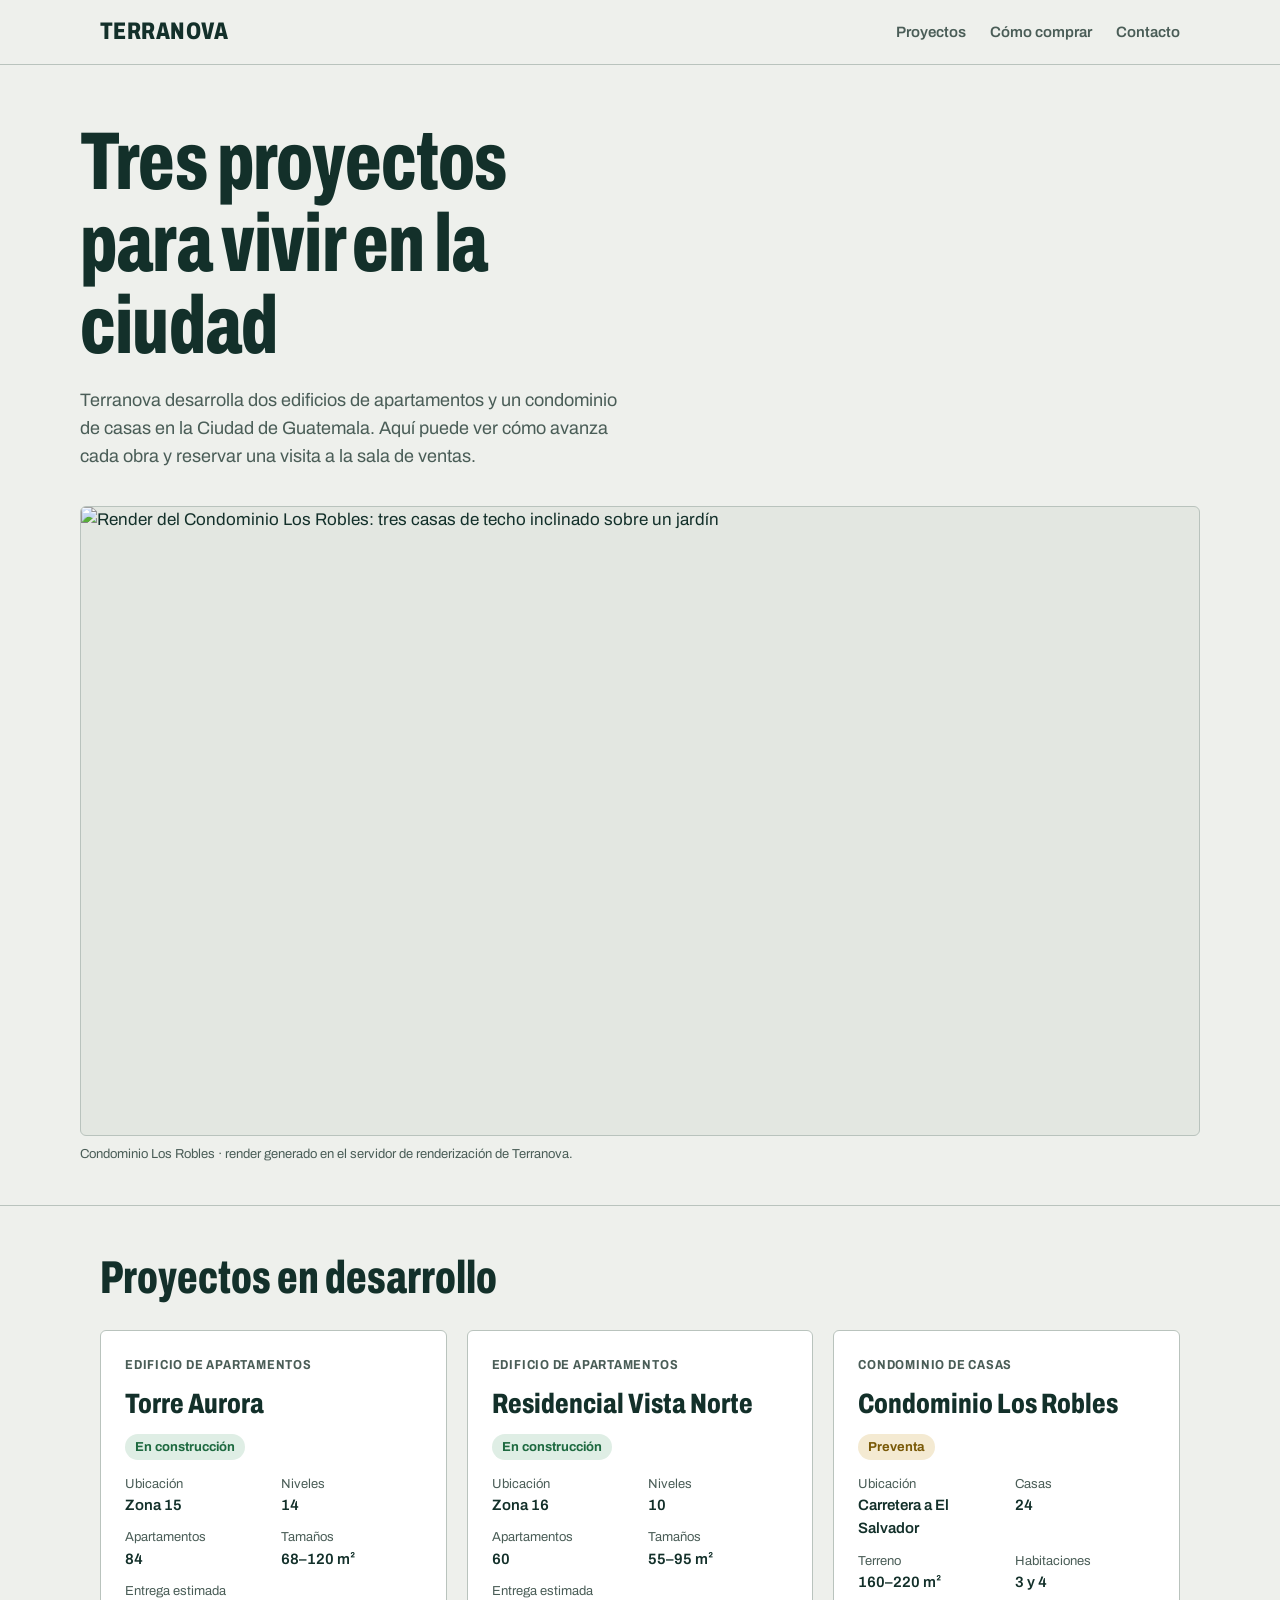
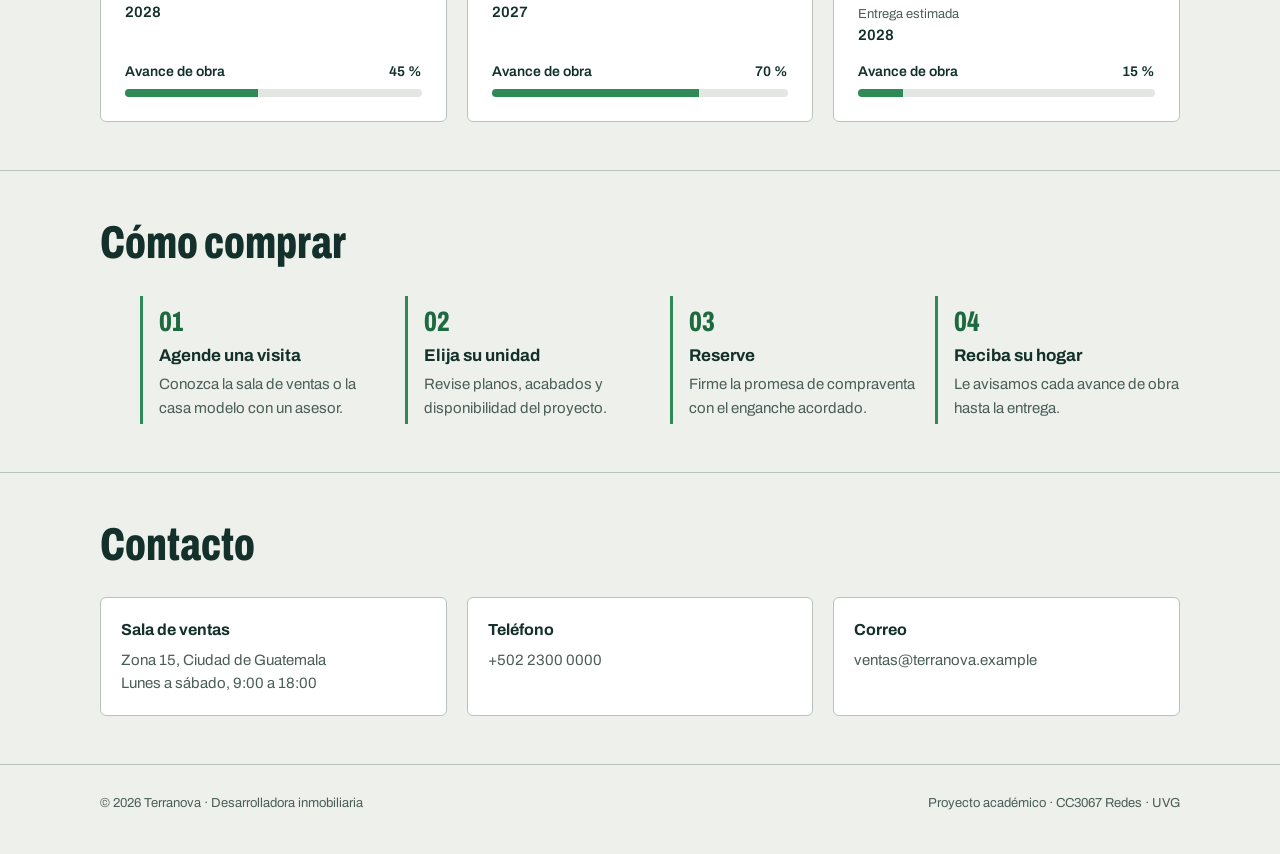
==== fase-4/web/index.html @ db79df82 "Rebuild Phase 3 and implement Phase 4 on new subscription" ====
<!doctype html>
<html lang="es">
<head>
<meta charset="utf-8">
<meta name="viewport" content="width=device-width, initial-scale=1">
<title>Terranova · Desarrolladora inmobiliaria</title>
<meta name="description" content="Terranova desarrolla dos edificios de apartamentos y un condominio de casas en la Ciudad de Guatemala.">
<style>
  @font-face {
    font-family: "Archivo";
    src: url("archivo.woff2") format("woff2");
    font-weight: 100 900;
    font-stretch: 62% 125%;
    font-display: swap;
  }
  :root {
    --papel: #eef0ec;
    --papel-hondo: #e3e7e1;
    --tinta: #13302a;
    --tinta-suave: #4a5d57;
    --linea: #b9c3bd;
    --acento: #2f8a57;
    --acento-texto: #1e6a40;
    --reserva: #b8860f;
  }
  * { box-sizing: border-box; margin: 0; }
  html { scroll-behavior: smooth; }
  body {
    background: var(--papel);
    color: var(--tinta);
    font-family: Archivo, system-ui, sans-serif;
    font-size: 1.0625rem;
    line-height: 1.55;
  }
  a { color: inherit; }
  .marco { max-width: 1120px; margin: 0 auto; padding: 0 20px; }

  header {
    border-bottom: 1px solid var(--linea);
    position: sticky; top: 0; background: var(--papel); z-index: 2;
  }
  header .marco { display: flex; align-items: center; justify-content: space-between; height: 64px; gap: 16px; }
  .marca { font-weight: 800; font-variation-settings: "wdth" 75; font-size: 1.5rem; letter-spacing: .02em; text-decoration: none; }
  nav a { text-decoration: none; font-weight: 600; font-size: .9375rem; margin-left: 20px; color: var(--tinta-suave); }
  nav a:hover { color: var(--tinta); }

  .portada { padding: 56px 0 40px; }
  .portada h1 {
    font-size: clamp(2.6rem, 6.4vw, 5.25rem);
    font-weight: 800; font-variation-settings: "wdth" 68;
    line-height: 1; letter-spacing: -.01em; max-width: 14ch;
  }
  .portada p { margin-top: 20px; max-width: 56ch; color: var(--tinta-suave); font-size: 1.125rem; }
  .portada figure { margin-top: 36px; }
  .portada img { width: 100%; height: auto; display: block; border-radius: 6px; border: 1px solid var(--linea); background: var(--papel-hondo); aspect-ratio: 16 / 9; object-fit: cover; }
  figcaption { font-size: .8125rem; color: var(--tinta-suave); margin-top: 8px; }

  section { padding: 48px 0; border-top: 1px solid var(--linea); }
  h2 { font-size: clamp(2rem, 3.6vw, 3rem); font-weight: 800; font-variation-settings: "wdth" 68; line-height: 1.05; margin-bottom: 28px; }

  .proyectos { display: grid; grid-template-columns: repeat(auto-fit, minmax(300px, 1fr)); gap: 20px; }
  .proyecto { background: #fff; border: 1px solid var(--linea); border-radius: 6px; padding: 24px; display: flex; flex-direction: column; gap: 14px; }
  .tipo { font-size: .8125rem; font-weight: 700; font-variation-settings: "wdth" 85; letter-spacing: .06em; text-transform: uppercase; color: var(--tinta-suave); }
  .proyecto h3 { font-size: 1.75rem; font-weight: 800; font-variation-settings: "wdth" 75; line-height: 1.1; }
  .datos { display: grid; grid-template-columns: 1fr 1fr; gap: 10px 16px; font-size: .9375rem; }
  .datos dt { color: var(--tinta-suave); font-size: .8125rem; }
  .datos dd { font-weight: 600; font-feature-settings: "tnum" 1; }
  .avance { margin-top: auto; }
  .avance .etiqueta { display: flex; justify-content: space-between; font-size: .875rem; font-weight: 600; margin-bottom: 6px; }
  .barra { height: 8px; background: var(--papel-hondo); border-radius: 4px; overflow: hidden; }
  .barra span { display: block; height: 100%; background: var(--acento); }
  .estado { display: inline-block; font-size: .8125rem; font-weight: 700; padding: 3px 10px; border-radius: 999px; background: #dfeee5; color: var(--acento-texto); width: fit-content; }
  .estado.preventa { background: #f4ead2; color: #7a5a08; }

  .pasos { display: grid; grid-template-columns: repeat(auto-fit, minmax(220px, 1fr)); gap: 20px; counter-reset: paso; }
  .pasos li { list-style: none; border-left: 3px solid var(--acento); padding: 4px 0 4px 16px; }
  .pasos li::before { counter-increment: paso; content: "0" counter(paso); display: block; font-weight: 800; font-variation-settings: "wdth" 68; font-size: 1.75rem; color: var(--acento-texto); }
  .pasos strong { display: block; margin-bottom: 4px; }
  .pasos p { color: var(--tinta-suave); font-size: .9375rem; }

  .contacto { display: grid; grid-template-columns: repeat(auto-fit, minmax(240px, 1fr)); gap: 20px; }
  .contacto div { background: #fff; border: 1px solid var(--linea); border-radius: 6px; padding: 20px; }
  .contacto h3 { font-size: 1rem; margin-bottom: 6px; }
  .contacto p { color: var(--tinta-suave); font-size: .9375rem; }

  footer { border-top: 1px solid var(--linea); padding: 28px 0 40px; font-size: .8125rem; color: var(--tinta-suave); }
  footer .marco { display: flex; flex-wrap: wrap; justify-content: space-between; gap: 12px; }

  @media (max-width: 560px) {
    nav a:not(:last-child) { display: none; }
    .portada { padding-top: 36px; }
  }
</style>
</head>
<body>
<header>
  <div class="marco">
    <a class="marca" href="#">TERRANOVA</a>
    <nav>
      <a href="#proyectos">Proyectos</a>
      <a href="#como-comprar">Cómo comprar</a>
      <a href="#contacto">Contacto</a>
    </nav>
  </div>
</header>

<main>
  <div class="marco portada">
    <h1>Tres proyectos para vivir en la ciudad</h1>
    <p>Terranova desarrolla dos edificios de apartamentos y un condominio de casas en la Ciudad de Guatemala. Aquí puede ver cómo avanza cada obra y reservar una visita a la sala de ventas.</p>
    <figure>
      <img src="img/condominio.png" alt="Render del Condominio Los Robles: tres casas de techo inclinado sobre un jardín" width="1280" height="720">
      <figcaption>Condominio Los Robles · render generado en el servidor de renderización de Terranova.</figcaption>
    </figure>
  </div>

  <section id="proyectos">
    <div class="marco">
      <h2>Proyectos en desarrollo</h2>
      <div class="proyectos">
        <article class="proyecto">
          <span class="tipo">Edificio de apartamentos</span>
          <h3>Torre Aurora</h3>
          <span class="estado">En construcción</span>
          <dl class="datos">
            <div><dt>Ubicación</dt><dd>Zona 15</dd></div>
            <div><dt>Niveles</dt><dd>14</dd></div>
            <div><dt>Apartamentos</dt><dd>84</dd></div>
            <div><dt>Tamaños</dt><dd>68–120 m²</dd></div>
            <div><dt>Entrega estimada</dt><dd>2028</dd></div>
          </dl>
          <div class="avance">
            <div class="etiqueta"><span>Avance de obra</span><span>45 %</span></div>
            <div class="barra"><span style="width:45%"></span></div>
          </div>
        </article>

        <article class="proyecto">
          <span class="tipo">Edificio de apartamentos</span>
          <h3>Residencial Vista Norte</h3>
          <span class="estado">En construcción</span>
          <dl class="datos">
            <div><dt>Ubicación</dt><dd>Zona 16</dd></div>
            <div><dt>Niveles</dt><dd>10</dd></div>
            <div><dt>Apartamentos</dt><dd>60</dd></div>
            <div><dt>Tamaños</dt><dd>55–95 m²</dd></div>
            <div><dt>Entrega estimada</dt><dd>2027</dd></div>
          </dl>
          <div class="avance">
            <div class="etiqueta"><span>Avance de obra</span><span>70 %</span></div>
            <div class="barra"><span style="width:70%"></span></div>
          </div>
        </article>

        <article class="proyecto">
          <span class="tipo">Condominio de casas</span>
          <h3>Condominio Los Robles</h3>
          <span class="estado preventa">Preventa</span>
          <dl class="datos">
            <div><dt>Ubicación</dt><dd>Carretera a El Salvador</dd></div>
            <div><dt>Casas</dt><dd>24</dd></div>
            <div><dt>Terreno</dt><dd>160–220 m²</dd></div>
            <div><dt>Habitaciones</dt><dd>3 y 4</dd></div>
            <div><dt>Entrega estimada</dt><dd>2028</dd></div>
          </dl>
          <div class="avance">
            <div class="etiqueta"><span>Avance de obra</span><span>15 %</span></div>
            <div class="barra"><span style="width:15%"></span></div>
          </div>
        </article>
      </div>
    </div>
  </section>

  <section id="como-comprar">
    <div class="marco">
      <h2>Cómo comprar</h2>
      <ol class="pasos">
        <li><strong>Agende una visita</strong><p>Conozca la sala de ventas o la casa modelo con un asesor.</p></li>
        <li><strong>Elija su unidad</strong><p>Revise planos, acabados y disponibilidad del proyecto.</p></li>
        <li><strong>Reserve</strong><p>Firme la promesa de compraventa con el enganche acordado.</p></li>
        <li><strong>Reciba su hogar</strong><p>Le avisamos cada avance de obra hasta la entrega.</p></li>
      </ol>
    </div>
  </section>

  <section id="contacto">
    <div class="marco">
      <h2>Contacto</h2>
      <div class="contacto">
        <div><h3>Sala de ventas</h3><p>Zona 15, Ciudad de Guatemala<br>Lunes a sábado, 9:00 a 18:00</p></div>
        <div><h3>Teléfono</h3><p>+502 2300 0000</p></div>
        <div><h3>Correo</h3><p>ventas@terranova.example</p></div>
      </div>
    </div>
  </section>
</main>

<footer>
  <div class="marco">
    <span>© 2026 Terranova · Desarrolladora inmobiliaria</span>
    <span>Proyecto académico · CC3067 Redes · UVG</span>
  </div>
</footer>
</body>
</html>
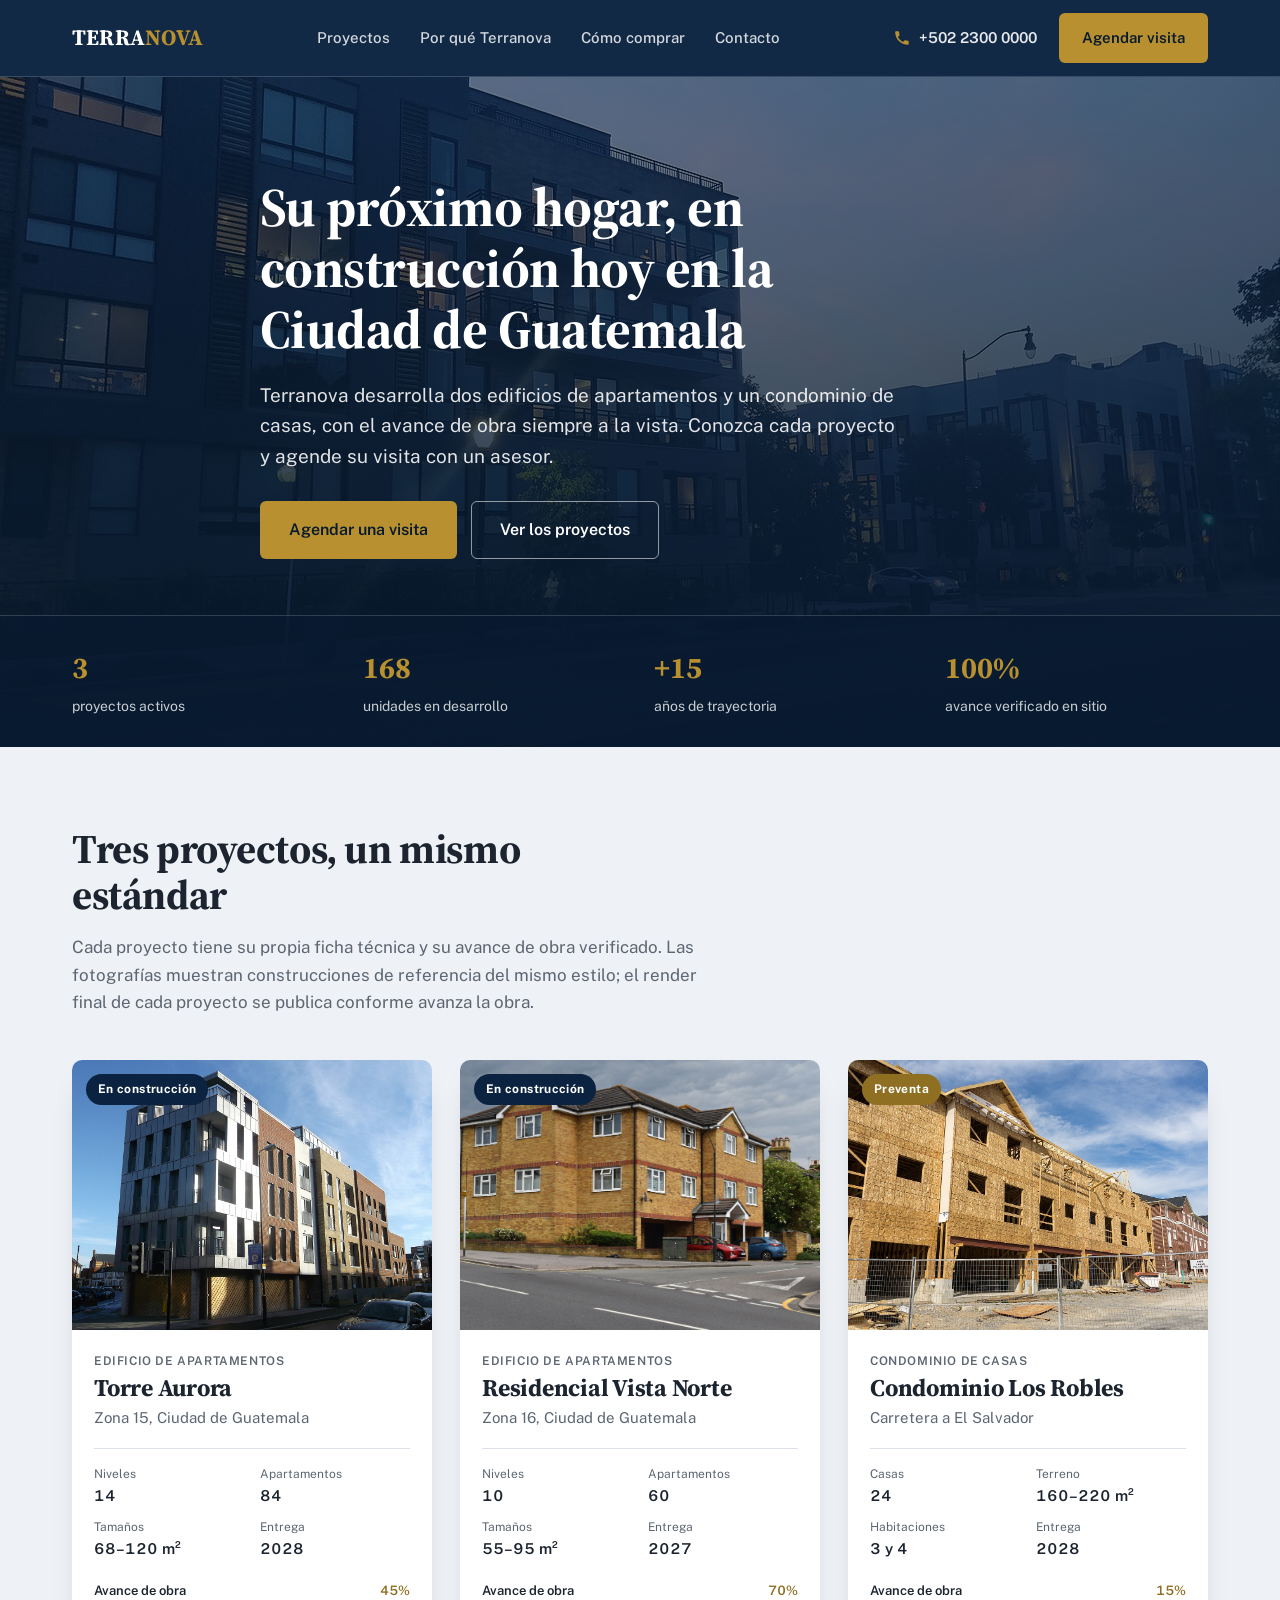
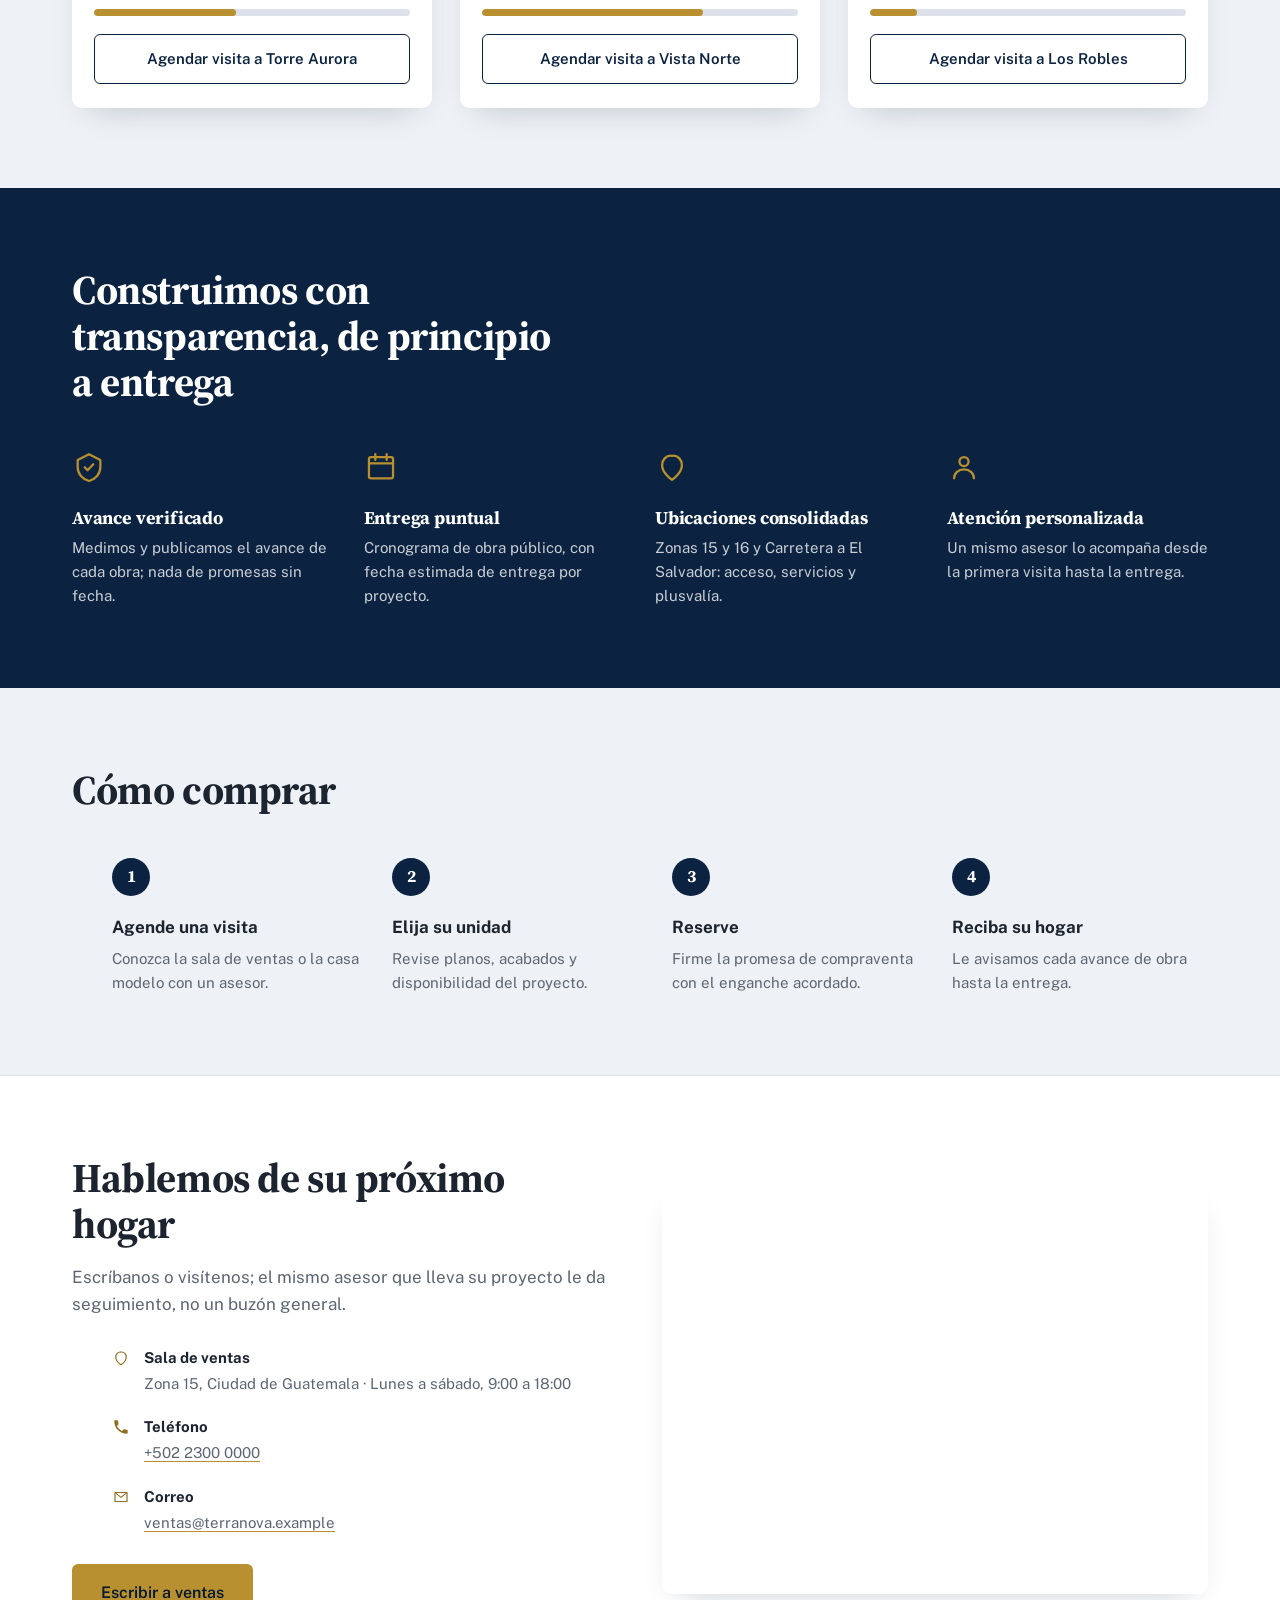
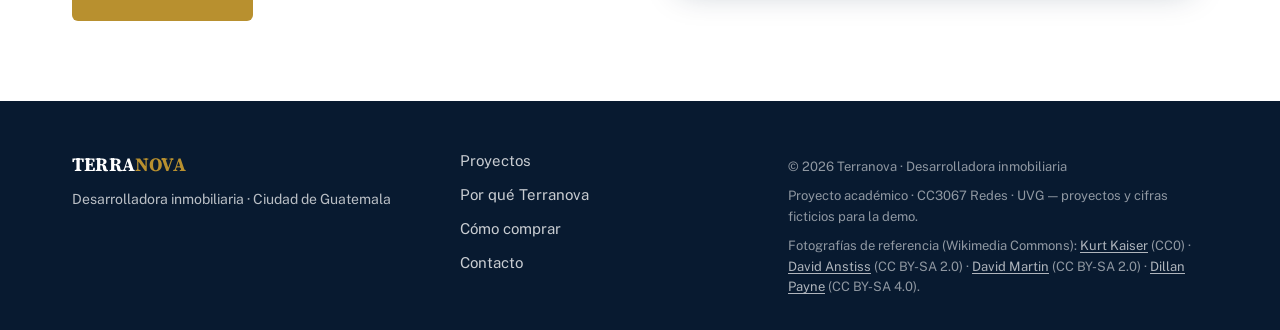
==== commit 05c2b315: "página servicio inicial" ====
--- a/fase-4/web/index.html
+++ b/fase-4/web/index.html
@@ -4,203 +4,232 @@
 <meta charset="utf-8">
 <meta name="viewport" content="width=device-width, initial-scale=1">
 <title>Terranova · Desarrolladora inmobiliaria</title>
-<meta name="description" content="Terranova desarrolla dos edificios de apartamentos y un condominio de casas en la Ciudad de Guatemala.">
-<style>
-  @font-face {
-    font-family: "Archivo";
-    src: url("archivo.woff2") format("woff2");
-    font-weight: 100 900;
-    font-stretch: 62% 125%;
-    font-display: swap;
-  }
-  :root {
-    --papel: #eef0ec;
-    --papel-hondo: #e3e7e1;
-    --tinta: #13302a;
-    --tinta-suave: #4a5d57;
-    --linea: #b9c3bd;
-    --acento: #2f8a57;
-    --acento-texto: #1e6a40;
-    --reserva: #b8860f;
-  }
-  * { box-sizing: border-box; margin: 0; }
-  html { scroll-behavior: smooth; }
-  body {
-    background: var(--papel);
-    color: var(--tinta);
-    font-family: Archivo, system-ui, sans-serif;
-    font-size: 1.0625rem;
-    line-height: 1.55;
-  }
-  a { color: inherit; }
-  .marco { max-width: 1120px; margin: 0 auto; padding: 0 20px; }
-
-  header {
-    border-bottom: 1px solid var(--linea);
-    position: sticky; top: 0; background: var(--papel); z-index: 2;
-  }
-  header .marco { display: flex; align-items: center; justify-content: space-between; height: 64px; gap: 16px; }
-  .marca { font-weight: 800; font-variation-settings: "wdth" 75; font-size: 1.5rem; letter-spacing: .02em; text-decoration: none; }
-  nav a { text-decoration: none; font-weight: 600; font-size: .9375rem; margin-left: 20px; color: var(--tinta-suave); }
-  nav a:hover { color: var(--tinta); }
-
-  .portada { padding: 56px 0 40px; }
-  .portada h1 {
-    font-size: clamp(2.6rem, 6.4vw, 5.25rem);
-    font-weight: 800; font-variation-settings: "wdth" 68;
-    line-height: 1; letter-spacing: -.01em; max-width: 14ch;
-  }
-  .portada p { margin-top: 20px; max-width: 56ch; color: var(--tinta-suave); font-size: 1.125rem; }
-  .portada figure { margin-top: 36px; }
-  .portada img { width: 100%; height: auto; display: block; border-radius: 6px; border: 1px solid var(--linea); background: var(--papel-hondo); aspect-ratio: 16 / 9; object-fit: cover; }
-  figcaption { font-size: .8125rem; color: var(--tinta-suave); margin-top: 8px; }
-
-  section { padding: 48px 0; border-top: 1px solid var(--linea); }
-  h2 { font-size: clamp(2rem, 3.6vw, 3rem); font-weight: 800; font-variation-settings: "wdth" 68; line-height: 1.05; margin-bottom: 28px; }
-
-  .proyectos { display: grid; grid-template-columns: repeat(auto-fit, minmax(300px, 1fr)); gap: 20px; }
-  .proyecto { background: #fff; border: 1px solid var(--linea); border-radius: 6px; padding: 24px; display: flex; flex-direction: column; gap: 14px; }
-  .tipo { font-size: .8125rem; font-weight: 700; font-variation-settings: "wdth" 85; letter-spacing: .06em; text-transform: uppercase; color: var(--tinta-suave); }
-  .proyecto h3 { font-size: 1.75rem; font-weight: 800; font-variation-settings: "wdth" 75; line-height: 1.1; }
-  .datos { display: grid; grid-template-columns: 1fr 1fr; gap: 10px 16px; font-size: .9375rem; }
-  .datos dt { color: var(--tinta-suave); font-size: .8125rem; }
-  .datos dd { font-weight: 600; font-feature-settings: "tnum" 1; }
-  .avance { margin-top: auto; }
-  .avance .etiqueta { display: flex; justify-content: space-between; font-size: .875rem; font-weight: 600; margin-bottom: 6px; }
-  .barra { height: 8px; background: var(--papel-hondo); border-radius: 4px; overflow: hidden; }
-  .barra span { display: block; height: 100%; background: var(--acento); }
-  .estado { display: inline-block; font-size: .8125rem; font-weight: 700; padding: 3px 10px; border-radius: 999px; background: #dfeee5; color: var(--acento-texto); width: fit-content; }
-  .estado.preventa { background: #f4ead2; color: #7a5a08; }
-
-  .pasos { display: grid; grid-template-columns: repeat(auto-fit, minmax(220px, 1fr)); gap: 20px; counter-reset: paso; }
-  .pasos li { list-style: none; border-left: 3px solid var(--acento); padding: 4px 0 4px 16px; }
-  .pasos li::before { counter-increment: paso; content: "0" counter(paso); display: block; font-weight: 800; font-variation-settings: "wdth" 68; font-size: 1.75rem; color: var(--acento-texto); }
-  .pasos strong { display: block; margin-bottom: 4px; }
-  .pasos p { color: var(--tinta-suave); font-size: .9375rem; }
-
-  .contacto { display: grid; grid-template-columns: repeat(auto-fit, minmax(240px, 1fr)); gap: 20px; }
-  .contacto div { background: #fff; border: 1px solid var(--linea); border-radius: 6px; padding: 20px; }
-  .contacto h3 { font-size: 1rem; margin-bottom: 6px; }
-  .contacto p { color: var(--tinta-suave); font-size: .9375rem; }
-
-  footer { border-top: 1px solid var(--linea); padding: 28px 0 40px; font-size: .8125rem; color: var(--tinta-suave); }
-  footer .marco { display: flex; flex-wrap: wrap; justify-content: space-between; gap: 12px; }
-
-  @media (max-width: 560px) {
-    nav a:not(:last-child) { display: none; }
-    .portada { padding-top: 36px; }
-  }
-</style>
+<meta name="description" content="Terranova desarrolla dos edificios de apartamentos y un condominio de casas en la Ciudad de Guatemala. Conozca el avance de cada proyecto y agende su visita.">
+<meta name="theme-color" content="#0b2340">
+<link rel="stylesheet" href="css/styles.css">
 </head>
 <body>
-<header>
-  <div class="marco">
-    <a class="marca" href="#">TERRANOVA</a>
-    <nav>
+
+<header class="site-header" id="inicio">
+  <div class="marco header-row">
+    <a class="logo" href="#inicio">TERRA<span>NOVA</span></a>
+    <nav class="nav" aria-label="Principal">
       <a href="#proyectos">Proyectos</a>
+      <a href="#nosotros">Por qué Terranova</a>
       <a href="#como-comprar">Cómo comprar</a>
       <a href="#contacto">Contacto</a>
     </nav>
+    <div class="header-actions">
+      <a class="telefono" href="tel:+50223000000">
+        <svg viewBox="0 0 24 24" class="icono" aria-hidden="true"><path d="M6.6 10.8c1.4 2.8 3.8 5.2 6.6 6.6l2.2-2.2c.3-.3.7-.4 1-.2 1.1.4 2.3.6 3.5.6.6 0 1 .4 1 1V20c0 .6-.4 1-1 1-9.4 0-17-7.6-17-17 0-.6.4-1 1-1h3.2c.6 0 1 .4 1 1 0 1.2.2 2.4.6 3.5.1.4 0 .8-.2 1L6.6 10.8z"/></svg>
+        <span>+502 2300 0000</span>
+      </a>
+      <a class="boton boton-dorado" href="mailto:ventas@terranova.example?subject=Quiero%20agendar%20una%20visita">Agendar visita</a>
+    </div>
+    <button class="menu-movil" type="button" aria-expanded="false" aria-controls="nav-movil" aria-label="Abrir menú">
+      <span></span><span></span><span></span>
+    </button>
   </div>
+  <nav class="nav-movil" id="nav-movil" aria-label="Principal, móvil" hidden>
+    <a href="#proyectos">Proyectos</a>
+    <a href="#nosotros">Por qué Terranova</a>
+    <a href="#como-comprar">Cómo comprar</a>
+    <a href="#contacto">Contacto</a>
+    <a class="boton boton-dorado" href="mailto:ventas@terranova.example?subject=Quiero%20agendar%20una%20visita">Agendar visita</a>
+  </nav>
 </header>
 
 <main>
-  <div class="marco portada">
-    <h1>Tres proyectos para vivir en la ciudad</h1>
-    <p>Terranova desarrolla dos edificios de apartamentos y un condominio de casas en la Ciudad de Guatemala. Aquí puede ver cómo avanza cada obra y reservar una visita a la sala de ventas.</p>
-    <figure>
-      <img src="img/condominio.png" alt="Render del Condominio Los Robles: tres casas de techo inclinado sobre un jardín" width="1280" height="720">
-      <figcaption>Condominio Los Robles · render generado en el servidor de renderización de Terranova.</figcaption>
-    </figure>
-  </div>
-
-  <section id="proyectos">
+  <section class="hero" style="background-image: linear-gradient(180deg, rgba(8,26,48,.55), rgba(8,26,48,.86) 70%), url('img/hero-ciudad.jpg');">
+    <div class="marco hero-contenido">
+      <h1>Su próximo hogar, en construcción hoy en la Ciudad de Guatemala</h1>
+      <p class="hero-intro">Terranova desarrolla dos edificios de apartamentos y un condominio de casas, con el avance de obra siempre a la vista. Conozca cada proyecto y agende su visita con un asesor.</p>
+      <div class="hero-acciones">
+        <a class="boton boton-dorado boton-grande" href="mailto:ventas@terranova.example?subject=Quiero%20agendar%20una%20visita">Agendar una visita</a>
+        <a class="boton boton-fantasma boton-grande" href="#proyectos">Ver los proyectos</a>
+      </div>
+    </div>
+    <div class="hero-metricas">
+      <div class="marco metricas-fila">
+        <div class="metrica"><strong>3</strong><span>proyectos activos</span></div>
+        <div class="metrica"><strong>168</strong><span>unidades en desarrollo</span></div>
+        <div class="metrica"><strong>+15</strong><span>años de trayectoria</span></div>
+        <div class="metrica"><strong>100%</strong><span>avance verificado en sitio</span></div>
+      </div>
+    </div>
+  </section>
+
+  <section id="proyectos" class="seccion">
     <div class="marco">
-      <h2>Proyectos en desarrollo</h2>
-      <div class="proyectos">
-        <article class="proyecto">
-          <span class="tipo">Edificio de apartamentos</span>
-          <h3>Torre Aurora</h3>
-          <span class="estado">En construcción</span>
-          <dl class="datos">
-            <div><dt>Ubicación</dt><dd>Zona 15</dd></div>
-            <div><dt>Niveles</dt><dd>14</dd></div>
-            <div><dt>Apartamentos</dt><dd>84</dd></div>
-            <div><dt>Tamaños</dt><dd>68–120 m²</dd></div>
-            <div><dt>Entrega estimada</dt><dd>2028</dd></div>
-          </dl>
-          <div class="avance">
-            <div class="etiqueta"><span>Avance de obra</span><span>45 %</span></div>
-            <div class="barra"><span style="width:45%"></span></div>
+      <h2>Tres proyectos, un mismo estándar</h2>
+      <p class="seccion-intro">Cada proyecto tiene su propia ficha técnica y su avance de obra verificado. Las fotografías muestran construcciones de referencia del mismo estilo; el render final de cada proyecto se publica conforme avanza la obra.</p>
+
+      <div class="grid-proyectos">
+        <article class="tarjeta-proyecto">
+          <div class="tarjeta-foto">
+            <img src="img/torre-aurora.jpg" alt="Edificio de apartamentos de referencia, estilo similar al de Torre Aurora" loading="lazy" width="1270" height="951">
+            <span class="etiqueta etiqueta-construccion">En construcción</span>
+          </div>
+          <div class="tarjeta-cuerpo">
+            <span class="tarjeta-tipo">Edificio de apartamentos</span>
+            <h3>Torre Aurora</h3>
+            <p class="tarjeta-ubicacion">Zona 15, Ciudad de Guatemala</p>
+            <dl class="specs">
+              <div><dt>Niveles</dt><dd>14</dd></div>
+              <div><dt>Apartamentos</dt><dd>84</dd></div>
+              <div><dt>Tamaños</dt><dd>68–120 m²</dd></div>
+              <div><dt>Entrega</dt><dd>2028</dd></div>
+            </dl>
+            <div class="avance">
+              <div class="avance-etiqueta"><span>Avance de obra</span><span>45%</span></div>
+              <div class="avance-barra" data-avance-barra><span style="--meta:45%"></span></div>
+            </div>
+            <a class="boton boton-linea" href="mailto:ventas@terranova.example?subject=Visita%20a%20Torre%20Aurora">Agendar visita a Torre Aurora</a>
           </div>
         </article>
 
-        <article class="proyecto">
-          <span class="tipo">Edificio de apartamentos</span>
-          <h3>Residencial Vista Norte</h3>
-          <span class="estado">En construcción</span>
-          <dl class="datos">
-            <div><dt>Ubicación</dt><dd>Zona 16</dd></div>
-            <div><dt>Niveles</dt><dd>10</dd></div>
-            <div><dt>Apartamentos</dt><dd>60</dd></div>
-            <div><dt>Tamaños</dt><dd>55–95 m²</dd></div>
-            <div><dt>Entrega estimada</dt><dd>2027</dd></div>
-          </dl>
-          <div class="avance">
-            <div class="etiqueta"><span>Avance de obra</span><span>70 %</span></div>
-            <div class="barra"><span style="width:70%"></span></div>
+        <article class="tarjeta-proyecto">
+          <div class="tarjeta-foto">
+            <img src="img/vista-norte.jpg" alt="Edificio de apartamentos de referencia, estilo similar al de Residencial Vista Norte" loading="lazy" width="1024" height="683">
+            <span class="etiqueta etiqueta-construccion">En construcción</span>
+          </div>
+          <div class="tarjeta-cuerpo">
+            <span class="tarjeta-tipo">Edificio de apartamentos</span>
+            <h3>Residencial Vista Norte</h3>
+            <p class="tarjeta-ubicacion">Zona 16, Ciudad de Guatemala</p>
+            <dl class="specs">
+              <div><dt>Niveles</dt><dd>10</dd></div>
+              <div><dt>Apartamentos</dt><dd>60</dd></div>
+              <div><dt>Tamaños</dt><dd>55–95 m²</dd></div>
+              <div><dt>Entrega</dt><dd>2027</dd></div>
+            </dl>
+            <div class="avance">
+              <div class="avance-etiqueta"><span>Avance de obra</span><span>70%</span></div>
+              <div class="avance-barra" data-avance-barra><span style="--meta:70%"></span></div>
+            </div>
+            <a class="boton boton-linea" href="mailto:ventas@terranova.example?subject=Visita%20a%20Residencial%20Vista%20Norte">Agendar visita a Vista Norte</a>
           </div>
         </article>
 
-        <article class="proyecto">
-          <span class="tipo">Condominio de casas</span>
-          <h3>Condominio Los Robles</h3>
-          <span class="estado preventa">Preventa</span>
-          <dl class="datos">
-            <div><dt>Ubicación</dt><dd>Carretera a El Salvador</dd></div>
-            <div><dt>Casas</dt><dd>24</dd></div>
-            <div><dt>Terreno</dt><dd>160–220 m²</dd></div>
-            <div><dt>Habitaciones</dt><dd>3 y 4</dd></div>
-            <div><dt>Entrega estimada</dt><dd>2028</dd></div>
-          </dl>
-          <div class="avance">
-            <div class="etiqueta"><span>Avance de obra</span><span>15 %</span></div>
-            <div class="barra"><span style="width:15%"></span></div>
+        <article class="tarjeta-proyecto">
+          <div class="tarjeta-foto">
+            <img src="img/los-robles.jpg" alt="Construcción de casas en proceso, de referencia para el Condominio Los Robles" loading="lazy" width="1280" height="854">
+            <span class="etiqueta etiqueta-preventa">Preventa</span>
+          </div>
+          <div class="tarjeta-cuerpo">
+            <span class="tarjeta-tipo">Condominio de casas</span>
+            <h3>Condominio Los Robles</h3>
+            <p class="tarjeta-ubicacion">Carretera a El Salvador</p>
+            <dl class="specs">
+              <div><dt>Casas</dt><dd>24</dd></div>
+              <div><dt>Terreno</dt><dd>160–220 m²</dd></div>
+              <div><dt>Habitaciones</dt><dd>3 y 4</dd></div>
+              <div><dt>Entrega</dt><dd>2028</dd></div>
+            </dl>
+            <div class="avance">
+              <div class="avance-etiqueta"><span>Avance de obra</span><span>15%</span></div>
+              <div class="avance-barra" data-avance-barra><span style="--meta:15%"></span></div>
+            </div>
+            <a class="boton boton-linea" href="mailto:ventas@terranova.example?subject=Visita%20a%20Condominio%20Los%20Robles">Agendar visita a Los Robles</a>
           </div>
         </article>
       </div>
     </div>
   </section>
 
-  <section id="como-comprar">
+  <section id="nosotros" class="seccion seccion-navy">
+    <div class="marco">
+      <h2 class="titulo-claro">Construimos con transparencia, de principio a entrega</h2>
+      <div class="grid-razones">
+        <div class="razon">
+          <svg viewBox="0 0 24 24" class="icono-razon" aria-hidden="true"><path d="M12 3l8 4v5c0 5-3.4 8.7-8 9.9C7.4 20.7 4 17 4 12V7l8-4z" fill="none" stroke="currentColor" stroke-width="1.6" stroke-linejoin="round"/><path d="M9 12.3l2 2 4-4.2" fill="none" stroke="currentColor" stroke-width="1.6" stroke-linecap="round" stroke-linejoin="round"/></svg>
+          <h3>Avance verificado</h3>
+          <p>Medimos y publicamos el avance de cada obra; nada de promesas sin fecha.</p>
+        </div>
+        <div class="razon">
+          <svg viewBox="0 0 24 24" class="icono-razon" aria-hidden="true"><rect x="3.5" y="5" width="17" height="15" rx="1.5" fill="none" stroke="currentColor" stroke-width="1.6"/><path d="M3.5 9.5h17M8 3v4M16 3v4" fill="none" stroke="currentColor" stroke-width="1.6" stroke-linecap="round"/></svg>
+          <h3>Entrega puntual</h3>
+          <p>Cronograma de obra público, con fecha estimada de entrega por proyecto.</p>
+        </div>
+        <div class="razon">
+          <svg viewBox="0 0 24 24" class="icono-razon" aria-hidden="true"><path d="M12 21s-7-4.6-7-10.5C5 6.9 7.9 4 11 4c.4 0 .8.1 1 .2.2-.1.6-.2 1-.2 3.1 0 6 2.9 6 6.5C19 16.4 12 21 12 21z" fill="none" stroke="currentColor" stroke-width="1.6" stroke-linejoin="round"/></svg>
+          <h3>Ubicaciones consolidadas</h3>
+          <p>Zonas 15 y 16 y Carretera a El Salvador: acceso, servicios y plusvalía.</p>
+        </div>
+        <div class="razon">
+          <svg viewBox="0 0 24 24" class="icono-razon" aria-hidden="true"><circle cx="12" cy="8.2" r="3.2" fill="none" stroke="currentColor" stroke-width="1.6"/><path d="M5 20c0-3.6 3.1-6.4 7-6.4s7 2.8 7 6.4" fill="none" stroke="currentColor" stroke-width="1.6" stroke-linecap="round"/></svg>
+          <h3>Atención personalizada</h3>
+          <p>Un mismo asesor lo acompaña desde la primera visita hasta la entrega.</p>
+        </div>
+      </div>
+    </div>
+  </section>
+
+  <section id="como-comprar" class="seccion">
     <div class="marco">
       <h2>Cómo comprar</h2>
       <ol class="pasos">
-        <li><strong>Agende una visita</strong><p>Conozca la sala de ventas o la casa modelo con un asesor.</p></li>
-        <li><strong>Elija su unidad</strong><p>Revise planos, acabados y disponibilidad del proyecto.</p></li>
-        <li><strong>Reserve</strong><p>Firme la promesa de compraventa con el enganche acordado.</p></li>
-        <li><strong>Reciba su hogar</strong><p>Le avisamos cada avance de obra hasta la entrega.</p></li>
+        <li><span class="paso-num">1</span><div><strong>Agende una visita</strong><p>Conozca la sala de ventas o la casa modelo con un asesor.</p></div></li>
+        <li><span class="paso-num">2</span><div><strong>Elija su unidad</strong><p>Revise planos, acabados y disponibilidad del proyecto.</p></div></li>
+        <li><span class="paso-num">3</span><div><strong>Reserve</strong><p>Firme la promesa de compraventa con el enganche acordado.</p></div></li>
+        <li><span class="paso-num">4</span><div><strong>Reciba su hogar</strong><p>Le avisamos cada avance de obra hasta la entrega.</p></div></li>
       </ol>
     </div>
   </section>
 
-  <section id="contacto">
-    <div class="marco">
-      <h2>Contacto</h2>
-      <div class="contacto">
-        <div><h3>Sala de ventas</h3><p>Zona 15, Ciudad de Guatemala<br>Lunes a sábado, 9:00 a 18:00</p></div>
-        <div><h3>Teléfono</h3><p>+502 2300 0000</p></div>
-        <div><h3>Correo</h3><p>ventas@terranova.example</p></div>
+  <section id="contacto" class="seccion seccion-crema">
+    <div class="marco contacto-grid">
+      <div class="contacto-info">
+        <h2>Hablemos de su próximo hogar</h2>
+        <p class="seccion-intro">Escríbanos o visítenos; el mismo asesor que lleva su proyecto le da seguimiento, no un buzón general.</p>
+        <ul class="lista-contacto">
+          <li>
+            <svg viewBox="0 0 24 24" class="icono" aria-hidden="true"><path d="M12 21s-7-4.6-7-10.5C5 6.9 7.9 4 11 4c.4 0 .8.1 1 .2.2-.1.6-.2 1-.2 3.1 0 6 2.9 6 6.5C19 16.4 12 21 12 21z" fill="none" stroke="currentColor" stroke-width="1.6" stroke-linejoin="round"/></svg>
+            <div><strong>Sala de ventas</strong><span>Zona 15, Ciudad de Guatemala · Lunes a sábado, 9:00 a 18:00</span></div>
+          </li>
+          <li>
+            <svg viewBox="0 0 24 24" class="icono" aria-hidden="true"><path d="M6.6 10.8c1.4 2.8 3.8 5.2 6.6 6.6l2.2-2.2c.3-.3.7-.4 1-.2 1.1.4 2.3.6 3.5.6.6 0 1 .4 1 1V20c0 .6-.4 1-1 1-9.4 0-17-7.6-17-17 0-.6.4-1 1-1h3.2c.6 0 1 .4 1 1 0 1.2.2 2.4.6 3.5.1.4 0 .8-.2 1L6.6 10.8z"/></svg>
+            <div><strong>Teléfono</strong><span><a href="tel:+50223000000">+502 2300 0000</a></span></div>
+          </li>
+          <li>
+            <svg viewBox="0 0 24 24" class="icono" aria-hidden="true"><path d="M4 6h16v12H4z" fill="none" stroke="currentColor" stroke-width="1.6" stroke-linejoin="round"/><path d="M4.5 6.5l7.5 6 7.5-6" fill="none" stroke="currentColor" stroke-width="1.6" stroke-linejoin="round"/></svg>
+            <div><strong>Correo</strong><span><a href="mailto:ventas@terranova.example">ventas@terranova.example</a></span></div>
+          </li>
+        </ul>
+        <a class="boton boton-dorado boton-grande" href="mailto:ventas@terranova.example?subject=Quiero%20agendar%20una%20visita">Escribir a ventas</a>
+      </div>
+      <div class="contacto-mapa">
+        <iframe
+          title="Ubicación de la sala de ventas de Terranova, Zona 15"
+          src="https://www.google.com/maps?q=Zona%2015,%20Ciudad%20de%20Guatemala&output=embed"
+          loading="lazy"
+          referrerpolicy="no-referrer-when-downgrade">
+        </iframe>
       </div>
     </div>
   </section>
 </main>
 
-<footer>
-  <div class="marco">
-    <span>© 2026 Terranova · Desarrolladora inmobiliaria</span>
-    <span>Proyecto académico · CC3067 Redes · UVG</span>
+<footer class="site-footer">
+  <div class="marco footer-grid">
+    <div>
+      <a class="logo logo-footer" href="#inicio">TERRA<span>NOVA</span></a>
+      <p>Desarrolladora inmobiliaria · Ciudad de Guatemala</p>
+    </div>
+    <nav aria-label="Pie de página">
+      <a href="#proyectos">Proyectos</a>
+      <a href="#nosotros">Por qué Terranova</a>
+      <a href="#como-comprar">Cómo comprar</a>
+      <a href="#contacto">Contacto</a>
+    </nav>
+    <div class="footer-legal">
+      <p>© 2026 Terranova · Desarrolladora inmobiliaria</p>
+      <p>Proyecto académico · CC3067 Redes · UVG — proyectos y cifras ficticios para la demo.</p>
+      <p class="creditos-foto">Fotografías de referencia (Wikimedia Commons): <a href="https://commons.wikimedia.org/wiki/File:DC_modern_apartment_at_dusk.jpg">Kurt Kaiser</a> (CC0) · <a href="https://commons.wikimedia.org/wiki/File:Modern_apartment_block,_Upton_Park_-_geograph.org.uk_-_3264001.jpg">David Anstiss</a> (CC BY-SA 2.0) · <a href="https://commons.wikimedia.org/wiki/File:Modern_apartment_building_on_the_corner_of_Grosvenor_Road_-_geograph.org.uk_-_6862292.jpg">David Martin</a> (CC BY-SA 2.0) · <a href="https://commons.wikimedia.org/wiki/File:Townhouse_Construction_in_Newcastle,_Ontario,_September_12_2026_(01).jpg">Dillan Payne</a> (CC BY-SA 4.0).</p>
+    </div>
   </div>
 </footer>
+
+<script src="js/main.js"></script>
 </body>
 </html>
--- a/fase-4/web/css/styles.css
+++ b/fase-4/web/css/styles.css
@@ -0,0 +1,257 @@
+/* Terranova — sistema corporativo de inmobiliaria.
+   Tokens: ver DESIGN.md en la raíz del repo. */
+
+@font-face {
+  font-family: "Source Serif 4";
+  src: url("../source-serif-4.woff2") format("woff2");
+  font-weight: 300 800;
+  font-style: normal;
+  font-display: swap;
+}
+@font-face {
+  font-family: "Public Sans";
+  src: url("../public-sans.woff2") format("woff2");
+  font-weight: 100 900;
+  font-style: normal;
+  font-display: swap;
+}
+
+:root {
+  --navy: #0b2340;
+  --navy-deep: #081a30;
+  --navy-soft: #16365c;
+  --gold: #b8902f;
+  --gold-deep: #8f6f22;
+  --cream: #eef1f5;
+  --paper: #ffffff;
+  --ink: #1c2430;
+  --gray: #5c6672;
+  --line: #dde2ea;
+  --line-navy: rgba(255,255,255,.16);
+  --radius: 10px;
+  --shadow-card: 0 14px 32px -18px rgba(11,35,64,.28);
+  --shadow-card-hover: 0 20px 40px -16px rgba(11,35,64,.34);
+}
+
+* { box-sizing: border-box; margin: 0; }
+html { scroll-behavior: smooth; }
+@media (prefers-reduced-motion: reduce) { html { scroll-behavior: auto; } }
+
+body {
+  background: var(--cream);
+  color: var(--ink);
+  font-family: "Public Sans", system-ui, sans-serif;
+  font-size: 1.0625rem;
+  line-height: 1.6;
+}
+
+h1, h2, h3 {
+  font-family: "Source Serif 4", Georgia, serif;
+  font-weight: 700;
+  letter-spacing: -0.01em;
+  line-height: 1.12;
+}
+
+a { color: inherit; }
+img { max-width: 100%; display: block; }
+
+::selection { background: var(--gold); color: var(--navy-deep); }
+:focus-visible { outline: 3px solid var(--gold); outline-offset: 3px; }
+
+.marco { max-width: 1180px; margin: 0 auto; padding: 0 22px; }
+
+/* ===== Buttons ===== */
+.boton {
+  display: inline-flex; align-items: center; justify-content: center;
+  font-family: "Public Sans", sans-serif; font-weight: 600; font-size: .9375rem;
+  text-decoration: none; border-radius: 6px;
+  padding: 12px 22px; border: 1.5px solid transparent;
+  transition: background-color .15s ease, color .15s ease, border-color .15s ease, transform .15s ease;
+}
+.boton-grande { padding: 15px 28px; font-size: 1rem; }
+.boton-dorado { background: var(--gold); color: var(--navy-deep); }
+.boton-dorado:hover { background: #cba542; transform: translateY(-1px); }
+.boton-dorado:active { background: var(--gold-deep); transform: translateY(0); }
+.boton-fantasma { background: transparent; color: #fff; border-color: rgba(255,255,255,.55); }
+.boton-fantasma:hover { background: rgba(255,255,255,.12); border-color: #fff; }
+.boton-linea { background: transparent; color: var(--navy); border-color: var(--navy); width: 100%; margin-top: 18px; }
+.boton-linea:hover { background: var(--navy); color: #fff; }
+
+.icono { width: 18px; height: 18px; fill: currentColor; flex-shrink: 0; }
+
+/* ===== Header ===== */
+.site-header {
+  position: sticky; top: 0; z-index: 30;
+  background: rgba(11,35,64,.97);
+  color: #fff;
+  border-bottom: 1px solid var(--line-navy);
+}
+.header-row {
+  display: flex; align-items: center; justify-content: space-between;
+  height: 76px; gap: 24px;
+}
+.logo {
+  font-family: "Source Serif 4", serif; font-weight: 700;
+  font-size: 1.375rem; letter-spacing: .01em; text-decoration: none; color: #fff;
+}
+.logo span { color: var(--gold); }
+.nav { display: flex; gap: 30px; }
+.nav a {
+  text-decoration: none; font-weight: 500; font-size: .9375rem;
+  color: rgba(255,255,255,.82);
+}
+.nav a:hover { color: #fff; }
+.header-actions { display: flex; align-items: center; gap: 22px; }
+.telefono {
+  display: flex; align-items: center; gap: 8px; text-decoration: none;
+  font-weight: 600; font-size: .9375rem; color: rgba(255,255,255,.9);
+  white-space: nowrap;
+}
+.telefono .icono { fill: var(--gold); }
+
+.menu-movil {
+  display: none; flex-direction: column; justify-content: center; gap: 5px;
+  width: 40px; height: 40px; background: none; border: none; cursor: pointer;
+}
+.menu-movil span { display: block; height: 2px; width: 100%; background: #fff; border-radius: 2px; }
+
+.nav-movil {
+  display: flex; flex-direction: column; gap: 2px;
+  background: var(--navy-deep); border-top: 1px solid var(--line-navy);
+  padding: 8px 22px 18px;
+}
+.nav-movil a {
+  text-decoration: none; color: rgba(255,255,255,.88); font-weight: 500;
+  padding: 12px 0; border-bottom: 1px solid var(--line-navy);
+}
+.nav-movil .boton { margin-top: 14px; justify-content: center; }
+.nav-movil[hidden] { display: none; }
+
+@media (max-width: 900px) {
+  .nav, .header-actions .telefono { display: none; }
+  .menu-movil { display: flex; }
+}
+@media (min-width: 901px) { .nav-movil { display: none !important; } }
+
+/* ===== Hero ===== */
+.hero {
+  background-size: cover; background-position: center;
+  color: #fff;
+}
+.hero-contenido { padding: 100px 0 56px; max-width: 760px; }
+.hero h1 {
+  font-size: clamp(2.1rem, 4.6vw, 3.4rem);
+  text-wrap: balance;
+}
+.hero-intro { margin-top: 20px; max-width: 54ch; font-size: 1.1875rem; color: rgba(255,255,255,.88); }
+.hero-acciones { display: flex; flex-wrap: wrap; gap: 14px; margin-top: 30px; }
+
+.hero-metricas { background: rgba(8,26,48,.78); border-top: 1px solid var(--line-navy); padding: 0 6px; }
+.metricas-fila {
+  display: grid; grid-template-columns: repeat(auto-fit, minmax(140px, 1fr));
+  gap: 18px 28px; padding: 28px 22px;
+}
+.metrica { text-align: left; }
+.metrica strong {
+  display: block; font-family: "Source Serif 4", serif; font-weight: 700;
+  font-size: 1.875rem; color: var(--gold); font-variant-numeric: tabular-nums;
+}
+.metrica span { font-size: .875rem; color: rgba(255,255,255,.78); }
+
+/* ===== Sections ===== */
+.seccion { padding: 80px 0; }
+.seccion-navy { background: var(--navy); color: #fff; }
+.seccion-crema { background: var(--paper); border-top: 1px solid var(--line); }
+
+h2 { font-size: clamp(1.9rem, 3.2vw, 2.6rem); max-width: 22ch; }
+.titulo-claro { color: #fff; }
+.seccion-intro { margin-top: 16px; max-width: 65ch; color: var(--gray); font-size: 1.0625rem; }
+.seccion-navy .seccion-intro { color: rgba(255,255,255,.82); }
+
+/* ===== Project cards ===== */
+.grid-proyectos { display: grid; gap: 28px; margin-top: 44px; }
+@media (min-width: 880px) { .grid-proyectos { grid-template-columns: repeat(3, 1fr); } }
+
+.tarjeta-proyecto {
+  background: var(--paper); border-radius: var(--radius);
+  box-shadow: var(--shadow-card);
+  overflow: hidden; display: flex; flex-direction: column;
+  transition: box-shadow .2s ease, transform .2s ease;
+}
+.tarjeta-proyecto:hover { box-shadow: var(--shadow-card-hover); transform: translateY(-3px); }
+
+.tarjeta-foto { position: relative; aspect-ratio: 4 / 3; overflow: hidden; background: var(--line); }
+.tarjeta-foto img { width: 100%; height: 100%; object-fit: cover; }
+.etiqueta {
+  position: absolute; top: 14px; left: 14px;
+  font-size: .75rem; font-weight: 700; letter-spacing: .03em;
+  padding: 6px 12px; border-radius: 999px; color: #fff;
+}
+.etiqueta-construccion { background: var(--navy); }
+.etiqueta-preventa { background: var(--gold-deep); }
+
+.tarjeta-cuerpo { padding: 22px 22px 24px; display: flex; flex-direction: column; flex: 1; }
+.tarjeta-tipo { font-size: .75rem; font-weight: 600; letter-spacing: .05em; text-transform: uppercase; color: var(--gray); }
+.tarjeta-cuerpo h3 { font-size: 1.5rem; margin-top: 4px; }
+.tarjeta-ubicacion { color: var(--gray); font-size: .9375rem; margin-top: 4px; }
+
+.specs { display: grid; grid-template-columns: repeat(2, 1fr); gap: 10px 16px; margin-top: 18px; padding-top: 16px; border-top: 1px solid var(--line); }
+.specs dt { font-size: .75rem; color: var(--gray); }
+.specs dd { font-weight: 600; font-size: .9375rem; font-variant-numeric: tabular-nums; }
+
+.avance { margin-top: 20px; }
+.avance-etiqueta { display: flex; justify-content: space-between; font-size: .8125rem; font-weight: 600; margin-bottom: 7px; }
+.avance-etiqueta span:last-child { color: var(--gold-deep); font-variant-numeric: tabular-nums; }
+.avance-barra { height: 7px; background: var(--line); border-radius: 999px; overflow: hidden; }
+.avance-barra span { display: block; height: 100%; background: var(--gold); border-radius: 999px; width: 0; transition: width 1.1s cubic-bezier(.16,.84,.44,1); }
+.avance-barra.es-visible span { width: var(--meta, 0) !important; }
+@media (prefers-reduced-motion: reduce) {
+  .avance-barra span { transition: none; width: var(--meta, 0) !important; }
+}
+
+/* ===== Why Terranova ===== */
+.grid-razones { display: grid; gap: 30px; margin-top: 44px; }
+@media (min-width: 700px) { .grid-razones { grid-template-columns: repeat(2, 1fr); } }
+@media (min-width: 1040px) { .grid-razones { grid-template-columns: repeat(4, 1fr); } }
+.razon h3 { color: #fff; font-size: 1.125rem; margin-top: 16px; }
+.razon p { color: rgba(255,255,255,.78); font-size: .9375rem; margin-top: 8px; }
+.icono-razon { width: 34px; height: 34px; color: var(--gold); }
+
+/* ===== Cómo comprar ===== */
+.pasos { list-style: none; display: grid; gap: 0; margin-top: 44px; }
+@media (min-width: 760px) { .pasos { grid-template-columns: repeat(4, 1fr); gap: 24px; } }
+.pasos li { display: flex; gap: 16px; padding: 20px 0; border-bottom: 1px solid var(--line); }
+@media (min-width: 760px) { .pasos li { flex-direction: column; border-bottom: none; padding: 0; } }
+.paso-num {
+  flex-shrink: 0; width: 38px; height: 38px; border-radius: 50%;
+  background: var(--navy); color: #fff; font-family: "Source Serif 4", serif; font-weight: 700;
+  display: flex; align-items: center; justify-content: center; font-size: 1.0625rem;
+}
+.pasos strong { display: block; font-size: 1.0625rem; margin-top: 2px; }
+.pasos p { color: var(--gray); font-size: .9375rem; margin-top: 6px; }
+
+/* ===== Contact ===== */
+.contacto-grid { display: grid; gap: 44px; }
+@media (min-width: 900px) { .contacto-grid { grid-template-columns: 1fr 1fr; align-items: center; } }
+.lista-contacto { list-style: none; margin-top: 28px; display: flex; flex-direction: column; gap: 18px; }
+.lista-contacto li { display: flex; gap: 14px; align-items: flex-start; }
+.lista-contacto .icono { color: var(--gold-deep); margin-top: 3px; }
+.lista-contacto strong { display: block; font-size: .9375rem; }
+.lista-contacto span { color: var(--gray); font-size: .9375rem; }
+.lista-contacto a { text-decoration: underline; text-decoration-color: var(--gold); text-underline-offset: 3px; }
+.contacto-info .boton { margin-top: 28px; }
+
+.contacto-mapa { border-radius: var(--radius); overflow: hidden; box-shadow: var(--shadow-card); aspect-ratio: 4 / 3; }
+.contacto-mapa iframe { width: 100%; height: 100%; border: 0; }
+
+/* ===== Footer ===== */
+.site-footer { background: var(--navy-deep); color: rgba(255,255,255,.72); padding: 48px 0 32px; }
+.footer-grid { display: grid; gap: 28px; }
+@media (min-width: 760px) { .footer-grid { grid-template-columns: 1.2fr 1fr 1.4fr; } }
+.logo-footer { font-size: 1.1875rem; }
+.footer-grid p { font-size: .875rem; margin-top: 8px; }
+.footer-grid nav { display: flex; flex-direction: column; gap: 10px; }
+.footer-grid nav a { text-decoration: none; font-size: .9375rem; color: rgba(255,255,255,.78); }
+.footer-grid nav a:hover { color: #fff; }
+.footer-legal p { font-size: .8125rem; color: rgba(255,255,255,.55); }
+.creditos-foto a { color: rgba(255,255,255,.68); text-decoration: underline; text-underline-offset: 2px; }
